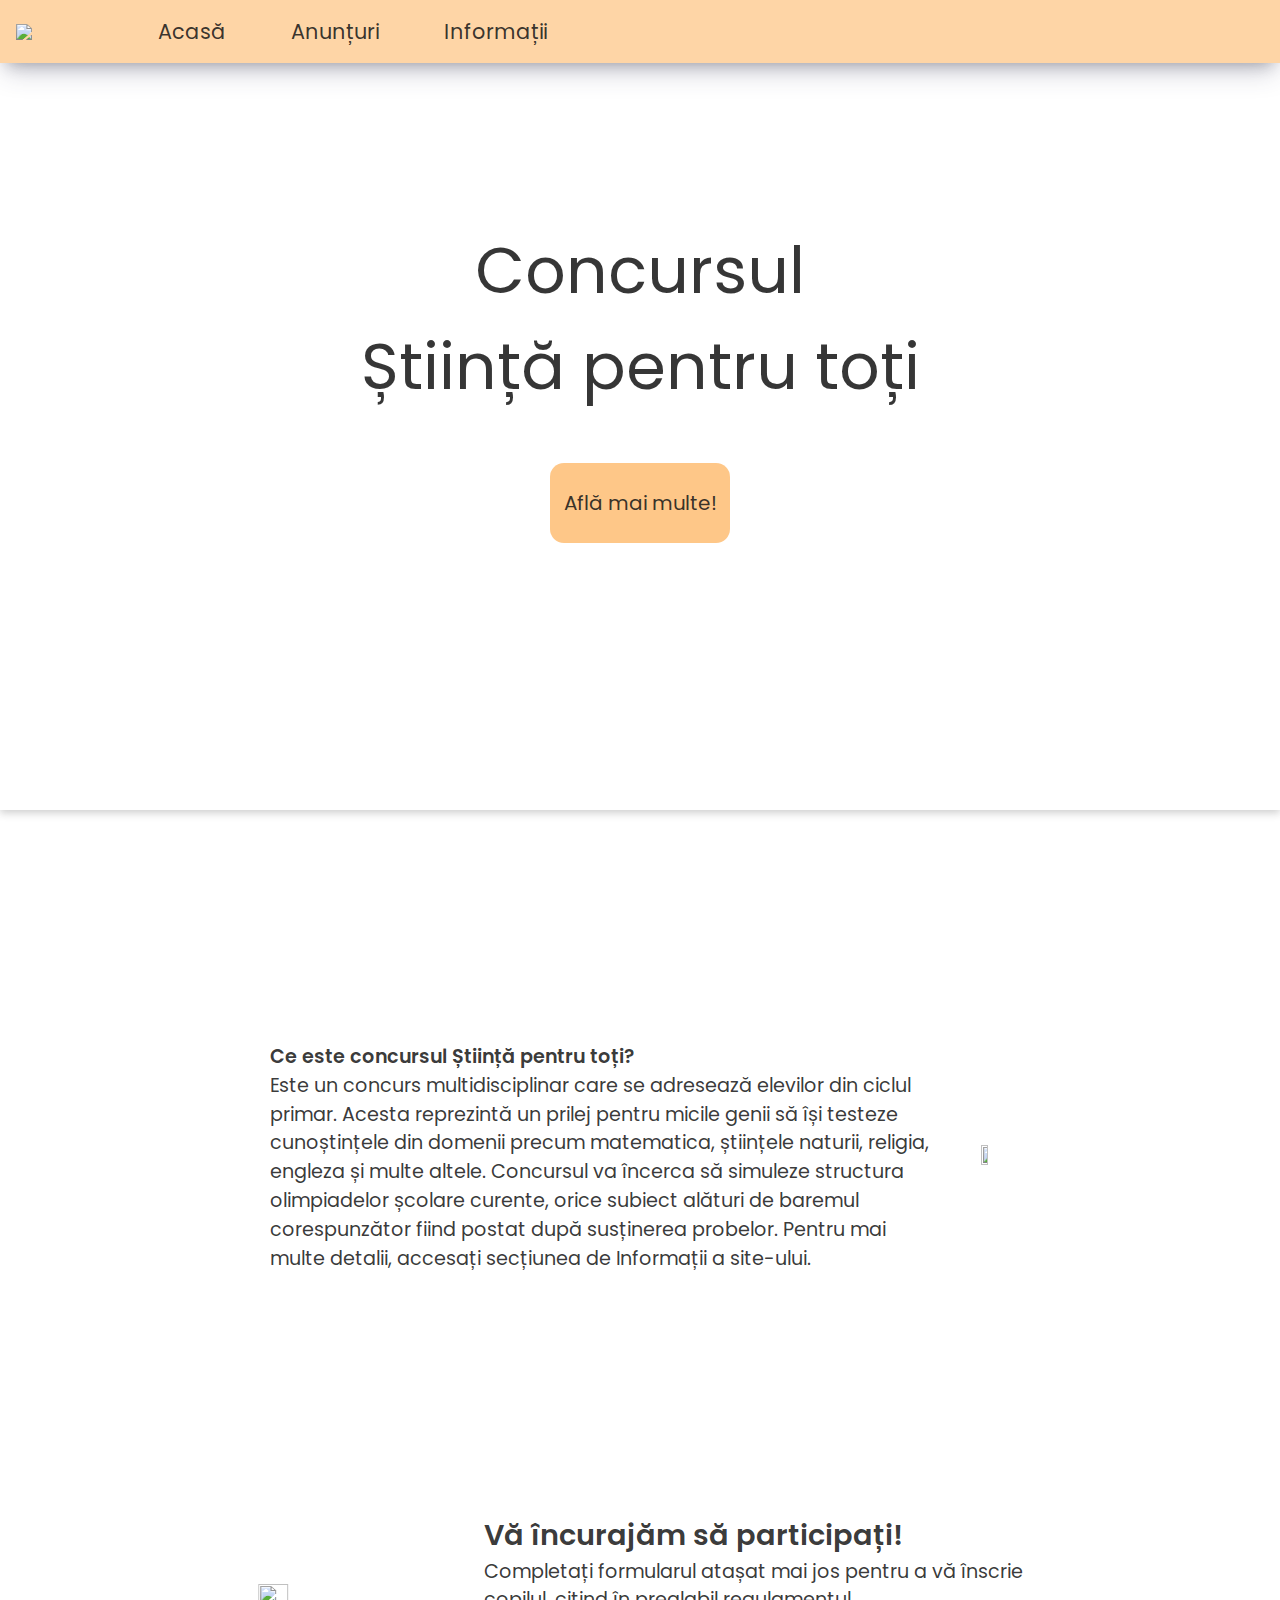
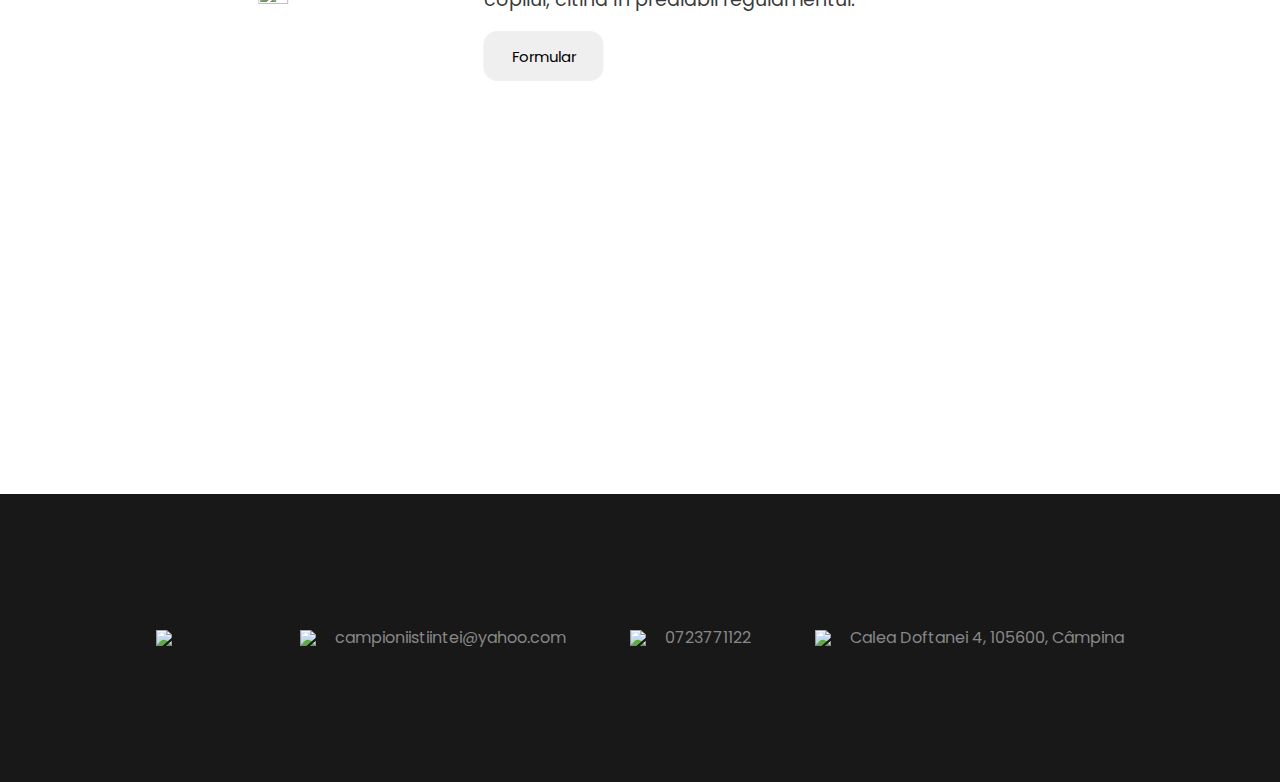
==== index.html @ 4db90339 "Added files via upload" ====
<!doctype html>
<html lang="en">
  <head>
    <meta charset="UTF-8" />
    <meta name="viewport" content="width=device-width, initial-scale=1.0" />
    <link rel="stylesheet" href="style.css">
    <title>Vite App</title>
  </head>
  <body>
    <script type="module" src="/main.js"></script>

    <div class="head-container">
      <div class="bg-image"></div>
        <header class="header">
          <img src="./public/logo.png"/>
          <ul class="header-elements">
            <li><a href="index.html">Acasă</a></li>
            <li><a href="anunturi.html">Anunțuri</a></li>
            <li><a href="informatii.html">Informații</a></li>
          </ul>
        </header>
        <main class="hero">
          <div class="main-title">
            Concursul<br />
            Știință pentru toți
          </div>
          <button class="main-btn">
            <a href="informatii.html">Află mai multe!</a>
          </button>
        </main>
    </div>
    <div class="info-container">
      <div class="info">
        <div class="info-text">
          <div class="info-title">
            Ce este concursul Știință pentru toți?
          </div>
          Este un concurs multidisciplinar care se adresează elevilor din ciclul primar. Acesta reprezintă un prilej pentru micile genii să își testeze cunoștințele din domenii precum matematica, științele naturii, religia, engleza și multe altele. Concursul va încerca să simuleze structura olimpiadelor școlare curente, orice subiect alături de baremul corespunzător fiind postat după susținerea probelor. Pentru mai multe detalii, accesați secțiunea de Informații a site-ului.
        </div>
        <img class="vector1" src="./public/8899746.png" />
      </div>
    </div>

    <div class="info2-container">
      <div class="info2">
        <img class="vector1" src="./public/564446.png" />
        <div class="info2-text">
          <div class="info2-title">
            Vă încurajăm să participați!
          </div>
          Completați formularul atașat mai jos pentru a vă înscrie copilul, citind în prealabil regulamentul.
          <br/>
          <button class="main-btn">
            Formular
          </button>
        </div>
      </div>
    </div>

    <footer class="footer">
      <div class="top">
        <img class="logo-footer" src="./public/logo.png" />
        <div class="footer-element"><img src="./public/mail.png" /><div>campioniistiintei@yahoo.com</div></div>
        <div class="footer-element"><img src="./public/phone.png" /><div>0723771122</div></div>
        <div class="footer-element"><img src="./public/location.png" /><div>Calea Doftanei 4, 105600, Câmpina</div></div>
      </div>

    </footer>

  </body>
</html>
---- style.css ----
@import url('https://fonts.googleapis.com/css2?family=Seaweed+Script&display=swap');
@import url('https://fonts.googleapis.com/css2?family=EB+Garamond:wght@400;500;600;700;800&family=Libre+Bodoni:ital,wght@0,400;0,500;0,600;0,700;1,400&family=Poppins:ital,wght@0,300;0,400;0,500;0,600;0,700;0,800;1,300;1,400;1,500;1,600;1,700&display=swap');


:root {
  font-family: 'Poppins', sans-serif;
  line-height: 1.5;
  font-weight: 400;

  color-scheme: light dark;
  color: rgba(24, 24, 24, 0.87);
  background-color: #ffffff;

  font-synthesis: none;
  text-rendering: optimizeLegibility;
  -webkit-font-smoothing: antialiased;
  -moz-osx-font-smoothing: grayscale;
}

#app {
  max-width: 1280px;
  margin: 0 auto;
  padding: 1rem;
  text-align: center;
}

* {
  padding: 0;
  margin: 0;
  box-sizing: border-box;
}

a:-webkit-any-link {
  text-decoration: none;
  color: rgba(24, 24, 24, 0.87);;
}

#hideAll
{
   position: fixed;
   left: 0px; 
   right: 0px; 
   top: 0px; 
   bottom: 0px; 
   background-color: white;
   z-index: 99;
}

.head-container {
  height: fit-content;
  min-height: 90vh;
  position: relative;
  padding-bottom: 1em;
}

.head-container > .bg-image {
  background: url("./download.jpg");
  background-repeat: no-repeat;
  background-size:cover;
  width: 100%;
  height: 100%;
  opacity: 80%;
  z-index: -1;
  position: absolute;

  box-shadow: rgba(0, 0, 0, 0.24) 0px 3px 8px;
}

header {
  text-decoration: none;
  display: flex;
  flex-direction: row;
  align-items: center;
  padding: 1em;
  z-index: 1;
  position: relative;
  width: 100%;

  /* background-color: rgba(111, 111, 111, 0.799); */
  background-color: rgba(254, 175, 85, 0.527);
  box-shadow: rgba(50, 50, 93, 0.25) 0px 13px 27px -5px, rgba(0, 0, 0, 0.3) 0px 8px 16px -8px;
}

header > img {
  width: 80px;
}

header > ul {
  list-style: none;
  text-decoration: none;
  display: flex;
  flex-direction: row;
  gap: 25%;
  text-align: center;
  justify-content: flex-start;
  padding-left: 5%;
  max-width: fit-content;
  font-size: 1.3rem;
}

.vector1 {
  max-width: 350px;
}
header > ul > li > a {
  cursor: default;
  transition: .1s;
  text-decoration: none;
  color: rgba(24, 24, 24, 0.87);
}

header > ul > li > a:hover {
  font-weight: bold;
}

footer {
  width: 100%;
  height: 18rem;
  background-color: #181818;
  color: rgb(135, 135, 135);

  display: flex;
  flex-direction: column;
  justify-content: center;
  margin-top: 15vh;
}

footer > .top {
  display: flex;
  flex-direction: row;
  justify-content: center;
  align-items: center;
  gap: 5%;
}

footer > div > .logo-footer {
  width: 80px;
}

footer > .top > .footer-element {
  display: flex;
  flex-direction: row;
  align-items: center;
  gap: 5px;
}

footer > .top > div > img {
  color: #ffd857;
  width: 30px;
}

footer > .bottom {
  display: flex;
  flex-direction: row;
  justify-content: center;
  align-items: center;
  gap: 40px;
  text-align: center;
}

.hero {
  padding-top: 10rem;
  position: relative;
  z-index: 1;
}

.hero, .hero > div {
  display: flex;
  flex-direction: column;
  align-items: center;
  justify-content: center;
  text-align: center;
}

.hero > .main-title {
  font-family: "Poppins", sans-serif;
  font-size: 4rem;
}

.hero > .main-btn {
  margin-top: 3rem;
  height: 80px;
  width: 180px;
  font-size: 20px;
  font-family: 'Poppins', sans-serif;
  border-radius: 14px;
  border: none;
  transition: .3s;
  cursor: pointer;

  background-color: rgba(254, 175, 85, 0.7);
  text-decoration: none;
}

.info2 > .info2-text > .main-btn {
  margin-top: 1rem;
  height: 50px;
  width: 120px;
  font-size: 15px;
  font-family: 'Poppins', sans-serif;
  border-radius: 14px;
  border: none;
  transition: .3s;
}

.hero > .main-btn:hover, .info2 > .info2-text > .main-btn:hover, .reg > .reg-chen > .main-btn:hover {
  transform: scale(110%);
}

.hero > .main-btn:active, .info2 > .info2-text > .main-btn:active, .reg > .reg-chen > .main-btn:hover {
  transform: scale(90%);
}
.info-container, .info2-container {
  width: 100%;
  display: flex;
  justify-content: center;
  align-items: center;
}

.info, .info2 {
  margin-top: 25vh;
  display: flex;
  gap: 5%;
  align-items: center;
  justify-content: center;
  padding: 0.5em;
}

.info2 {
  margin-bottom: 30vh;
}

.info > .info-text > .info-title {
  font-size: 1.2rem;
  font-weight: 600;
}

.info > .info-text {
  max-width: 60ch;
  font-size: 1.2rem;
  text-align: left;
}

.info > img {
  width: 25%;
  height: 25%;
}

.info2 > .info2-text > .info2-title {
  font-size: 1.8rem;
  font-weight: 600;
}

.info2 > .info2-text {
  max-width: 60ch;
  font-size: 1.2rem;
  text-align: left;
  transform: translateX(10%);
}

.info2 > img {
  width: 25%;
  height: 25%;
  transform: translateX(-10%);
}

.reg-parent-container {
  display: flex;
  flex-direction: column;
  align-items: center;
}
.reg-parent {
  height: fit-content;
  padding-bottom: 5em;
  padding: 1em;

}

.reg-container {
  width: 100%;
  display: flex;
  padding: 0 1em;
}
.reg {
  margin-top: 25vh;
  display: flex;
  flex-direction: row;
  justify-content: center;
  gap: 5%;
  align-items: center;
}

.reg > .reg-chen > .main-btn {
  margin-top: 3rem;
  min-height: fit-content;
  padding: 0.5em;
  font-size: 15px;
  font-family: 'Poppins', sans-serif;
  border-radius: 14px;
  border: none;
  transition: .3s;
  cursor: pointer;

  background-color: #ffce2f;
  text-decoration-color: none;
  text-decoration: none !important;
}

.reg > .reg-text > .reg-title {
  font-size: 1.8rem;
  font-weight: 600;
}

/* .reg-parent > .reg-container > img  {
  width: 25%;
  height: 25%;
} */

.reg > .reg-text {
  max-width: 75ch;
  font-size: 1.2rem;
}

.reg2 {
  margin-top: 25vh;
  display: flex;
  flex-direction: row;
  justify-content: center;
  align-items: center;
}

.reg2 > .reg2-text > .reg2-title {
  font-size: 1.8rem;
  font-weight: 600;
}

.reg2 > .reg2-text {
  max-width: 75ch;
  font-size: 1.2rem;
  text-align: left;
  text-align: justify; 
  transform: translateX(-68%);
}

.main-text-container {
  padding-top: 1em;
}
.main-text {
  width: 100%;
  display: flex;
  justify-content: center;
  align-items: center;
}


@media (max-width: 700px) {
  .vector1 {
    max-width: 200px;
  }
  footer > .top {
    flex-direction: column;
    gap: max(5%, 10px);
  }
  .head-container > .hero > .main-title  {
    font-size: 3rem !important;
  }
  * {
    font-size: 1.1rem !important;
}
}
@media (max-width: 600px) {
    .head-container > .hero > .main-title  {
      font-size: 2.8rem !important;
    }

}

@media (max-width:500px) {
  .vector1 {
    max-width: 150px;
  }

  .head-container > .hero > .main-title  {
    font-size: 2.4rem !important;
  }
  * {
    font-size: 1rem !important;
  }
  header li {
    font-size: 0.9rem;
  }
  header > ul {
    gap: 10%;
  }
}

@media (max-width: 450px) {
  .vector1 {
    max-width: 150px;
  }
  .reg {
    flex-direction: column;
    gap: 20px;
  }
}
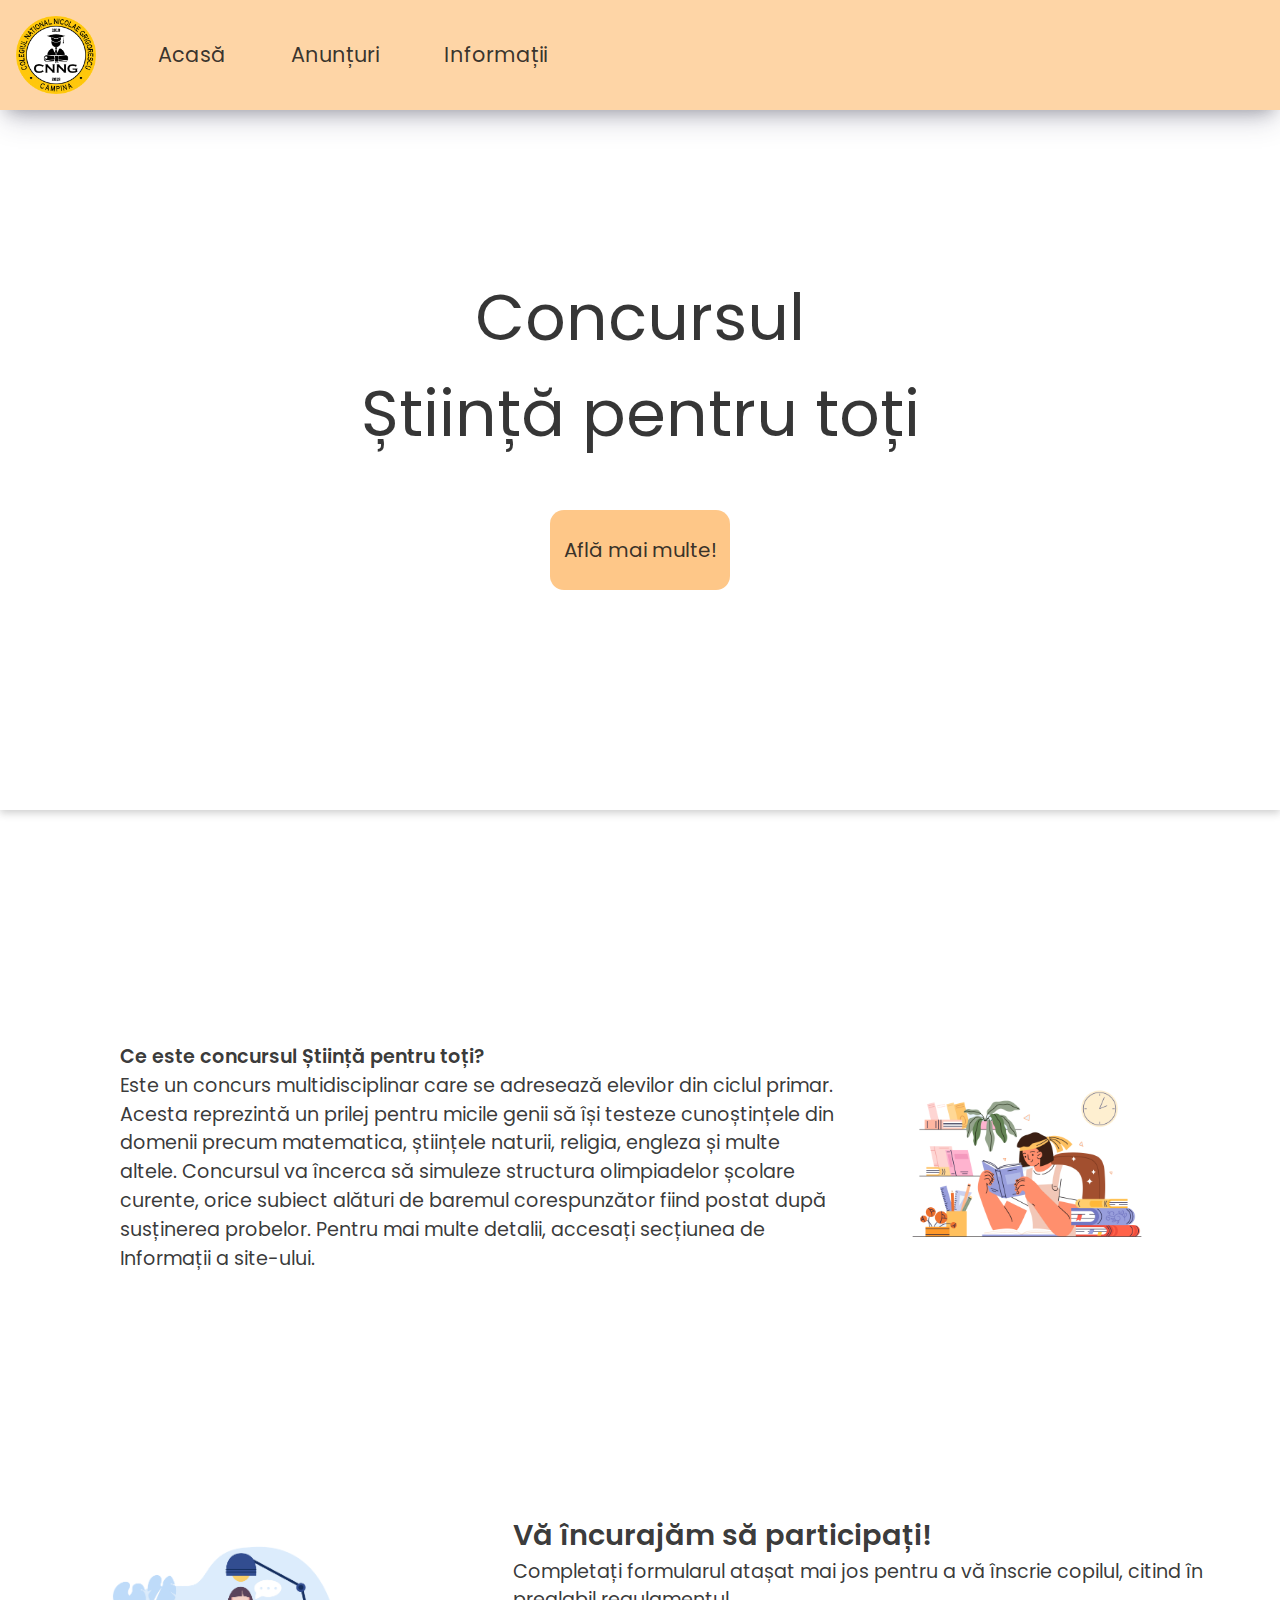
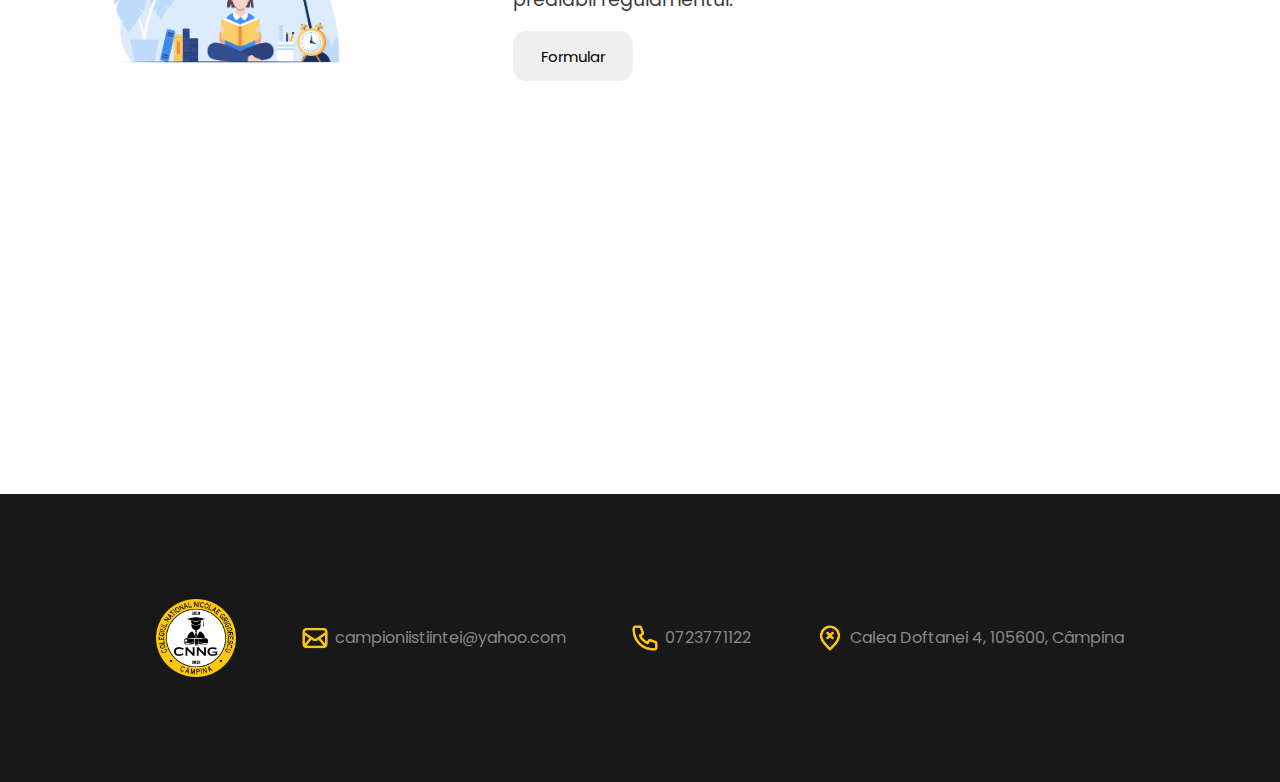
==== commit cc5b399e: "Merge branch 'main' of https://github.com/proxy76/stiinta-pentru-toti2024" ====
--- a/index.html
+++ b/index.html
@@ -4,7 +4,9 @@
     <meta charset="UTF-8" />
     <meta name="viewport" content="width=device-width, initial-scale=1.0" />
     <link rel="stylesheet" href="style.css">
-    <title>Vite App</title>
+    <link rel="icon" href="./public/logo.png">
+
+    <title>Știință pentru toți</title>
   </head>
   <body>
     <script type="module" src="/main.js"></script>
